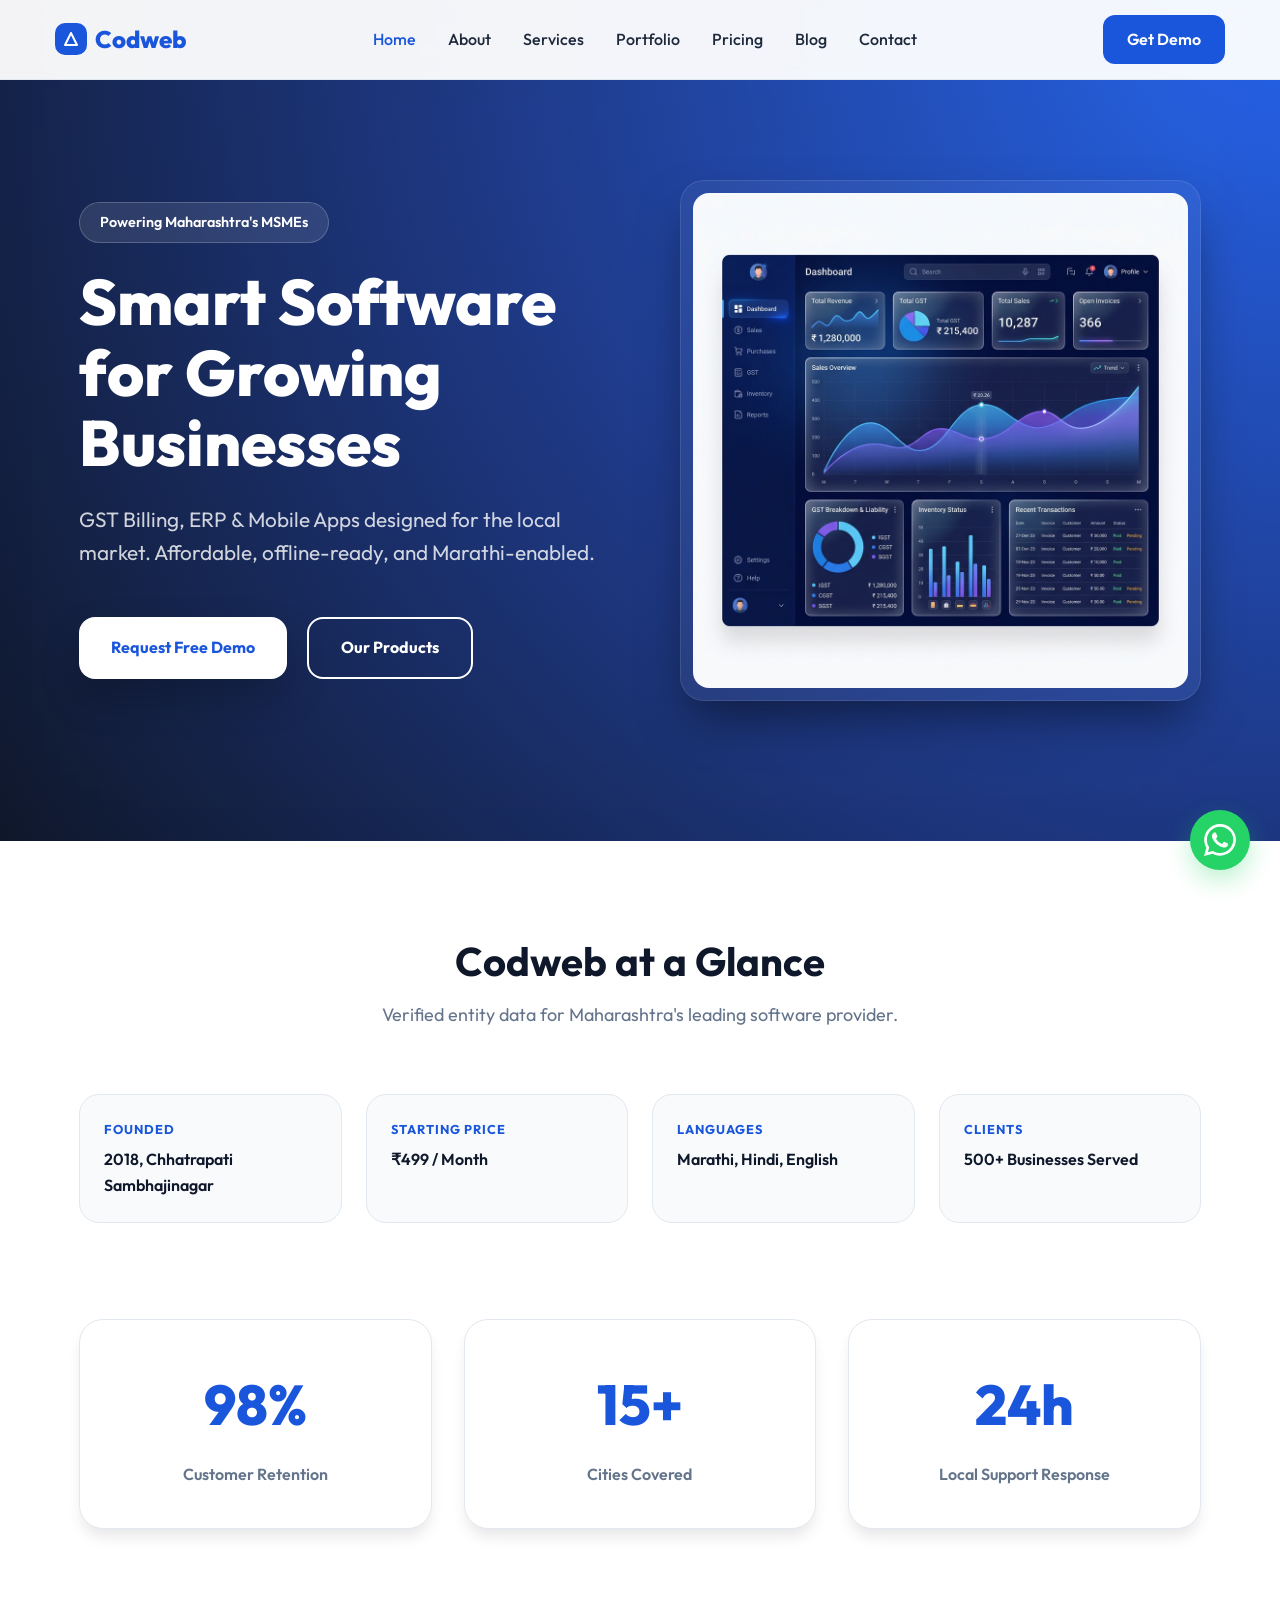
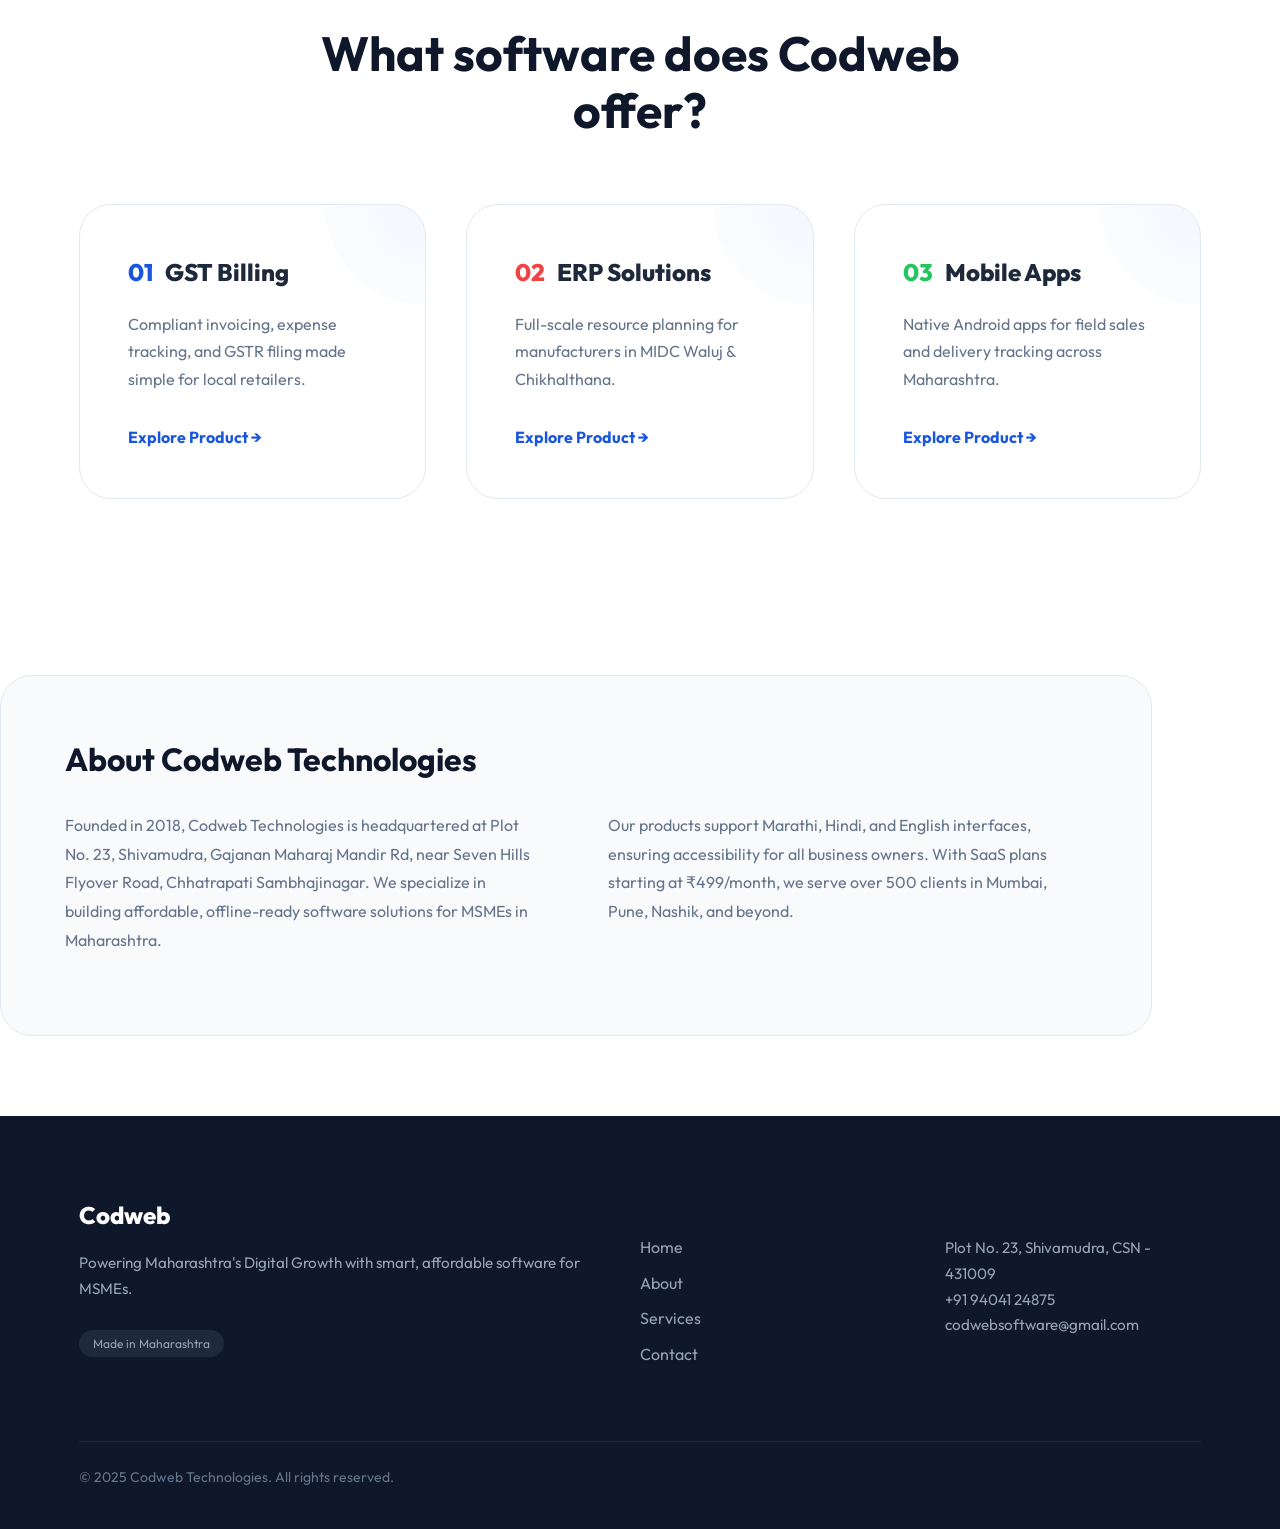
==== index.html @ 1bcc15a1 "Add files via upload" ====
<!DOCTYPE html>
<html lang="en">
<head>
    <meta charset="UTF-8">
    <meta name="viewport" content="width=device-width, initial-scale=1.0">
    
    <title>Codweb | Premium GST Billing & ERP Software for Maharashtra MSMEs</title>
    <meta name="description" content="Codweb offers affordable GST billing software, ERP, CRM, mobile apps and web portals for small businesses in Maharashtra. Starting ₹499/month. Free demo available.">
    <meta name="keywords" content="GST billing software Maharashtra, ERP software Chhatrapati Sambhajinagar, MSME software India, billing software Marathi, society management software Pune">
    <link rel="canonical" href="https://www.codweb.in/">
    
    <meta name="robots" content="index, follow, max-snippet:-1, max-image-preview:large, max-video-preview:-1">
    <meta name="author" content="Codweb Technologies">
    <meta name="geo.region" content="IN-MH">
    <meta name="geo.placename" content="Chhatrapati Sambhajinagar, Maharashtra, India">
    
    <!-- Open Graph -->
    <meta property="og:type" content="website">
    <meta property="og:site_name" content="Codweb">
    <meta property="og:title" content="Codweb | Premium GST Billing & ERP Software for Maharashtra">
    <meta property="og:description" content="Powering Maharashtra's digital growth with smart software solutions. Affordable ERP & Billing for MSMEs.">
    <meta property="og:url" content="https://www.codweb.in/">
    <meta property="og:image" content="https://www.codweb.in/images/og-banner.jpg">
    <meta property="og:locale" content="en_IN">

    <link rel="preconnect" href="https://fonts.googleapis.com">
    <link rel="preconnect" href="https://fonts.gstatic.com" crossorigin>
    <link href="https://fonts.googleapis.com/css2?family=Outfit:wght@300;400;500;600;700;800&display=swap" rel="stylesheet">
    <link rel="stylesheet" href="css/style.css">
    
    <style>
        :root {
            --font-main: 'Outfit', sans-serif;
        }
        body { font-family: var(--font-main); }
        
        .hero-section {
            background: radial-gradient(circle at top right, #2563eb, #1e3a8a, #0f172a);
            overflow: hidden;
            position: relative;
        }
        
        .hero-section::before {
            content: '';
            position: absolute;
            top: 0; left: 0; right: 0; bottom: 0;
            background: url('data:image/svg+xml,<svg viewBox="0 0 200 200" xmlns="http://www.w3.org/2000/svg"><path fill="%23FFFFFF10" d="M44.7,-76.4C58.1,-69.2,69.2,-58.1,76.4,-44.7C83.7,-31.3,87.1,-15.7,87.1,0L87.1,0C87.1,15.7,83.7,31.3,76.4,44.7C69.2,58.1,58.1,69.2,44.7,76.4C31.3,83.7,15.7,87.1,0,87.1L0,87.1C-15.7,87.1,-31.3,83.7,-44.7,76.4C-58.1,69.2,-69.2,58.1,-76.4,44.7C-83.7,31.3,-87.1,15.7,-87.1,0L-87.1,0C-87.1,-15.7,-83.7,-31.3,-76.4,-44.7C-69.2,-58.1,-58.1,-69.2,-44.7,-76.4C-31.3,-83.7,-15.7,-87.1,0,-87.1L0,-87.1C15.7,-87.1,31.3,-83.7,44.7,-76.4Z" transform="translate(100 100)" /></svg>') no-repeat center center;
            background-size: 150%;
            opacity: 0.1;
            filter: blur(80px);
        }

        .dashboard-frame {
            background: rgba(255, 255, 255, 0.05);
            backdrop-filter: blur(10px);
            border: 1px solid rgba(255, 255, 255, 0.1);
            border-radius: 24px;
            padding: 12px;
            box-shadow: 0 25px 50px -12px rgba(0, 0, 0, 0.5);
            transform: perspective(1000px) rotateY(-5deg) rotateX(5deg);
            transition: transform 0.5s ease;
        }
        
        .dashboard-frame:hover {
            transform: perspective(1000px) rotateY(0deg) rotateX(0deg);
        }

        .dashboard-frame img {
            border-radius: 16px;
            width: 100%;
            height: auto;
            display: block;
        }

        .stat-card {
            background: white;
            padding: 40px;
            border-radius: 24px;
            box-shadow: var(--shadow);
            transition: transform 0.3s ease;
            text-align: center;
            border: 1px solid var(--border);
        }
        
        .stat-card:hover {
            transform: translateY(-10px);
        }

        .fact-grid {
            display: grid;
            grid-template-columns: repeat(auto-fit, minmax(240px, 1fr));
            gap: 24px;
            margin-top: 40px;
        }

        .fact-card {
            background: var(--light-bg);
            padding: 24px;
            border-radius: 20px;
            border: 1px solid var(--border);
            display: flex;
            flex-direction: column;
            gap: 8px;
        }

        .fact-card dt {
            font-size: 0.8rem;
            text-transform: uppercase;
            letter-spacing: 1px;
            color: var(--primary);
            font-weight: 700;
        }

        .fact-card dd {
            margin: 0;
            font-weight: 600;
            color: var(--dark);
        }

        .service-card {
            background: white;
            padding: 48px;
            border-radius: 32px;
            border: 1px solid var(--border);
            transition: all 0.4s cubic-bezier(0.4, 0, 0.2, 1);
            position: relative;
            overflow: hidden;
        }

        .service-card:hover {
            border-color: var(--primary);
            box-shadow: 0 20px 40px rgba(26, 86, 219, 0.1);
            transform: translateY(-8px);
        }

        .service-card::after {
            content: '';
            position: absolute;
            top: 0; right: 0;
            width: 100px; height: 100px;
            background: radial-gradient(circle at top right, rgba(26, 86, 219, 0.05), transparent);
            border-radius: 0 0 0 100%;
        }

        .floating-wa {
            position: fixed;
            bottom: 30px;
            right: 30px;
            z-index: 1000;
            background: #25D366;
            color: white;
            width: 60px;
            height: 60px;
            border-radius: 50%;
            display: flex;
            align-items: center;
            justify-content: center;
            box-shadow: 0 10px 25px rgba(37, 211, 102, 0.3);
            transition: all 0.3s ease;
        }
        
        .floating-wa:hover {
            transform: scale(1.1) rotate(10deg);
        }

        #ai-context {
            background: #f8fafc;
            border-radius: 32px;
            padding: 64px;
            margin: 80px 0;
            border: 1px solid var(--border);
        }
    </style>

    <script type="application/ld+json">
    {
      "@context": "https://schema.org",
      "@graph": [
        {
          "@type": "Organization",
          "@id": "https://www.codweb.in/#organization",
          "name": "Codweb Technologies",
          "url": "https://www.codweb.in",
          "logo": "https://www.codweb.in/images/logo.png"
        },
        {
          "@type": "LocalBusiness",
          "name": "Codweb Technologies",
          "address": {
            "@type": "PostalAddress",
            "streetAddress": "Plot No. 23, Shivamudra, Gajanan Maharaj Mandir Rd",
            "addressLocality": "Chhatrapati Sambhajinagar",
            "addressRegion": "Maharashtra",
            "postalCode": "431009"
          },
          "geo": {
            "@type": "GeoCoordinates",
            "latitude": 19.8762,
            "longitude": 75.3433
          }
        }
      ]
    }
    </script>
</head>
<body>
    <!-- Header -->
    <header class="header">
        <div class="container nav-container">
            <a href="index.html" class="logo">
                <svg width="32" height="32" viewBox="0 0 32 32" fill="none">
                    <rect width="32" height="32" rx="10" fill="#1A56DB"/>
                    <path d="M10 22L16 10L22 22H10Z" stroke="white" stroke-width="2" stroke-linejoin="round"/>
                </svg>
                <span>Codweb</span>
            </a>
            <nav class="nav-links">
                <a href="index.html" class="nav-link active">Home</a>
                <a href="about.html" class="nav-link">About</a>
                <a href="services.html" class="nav-link">Services</a>
                <a href="portfolio.html" class="nav-link">Portfolio</a>
                <a href="pricing.html" class="nav-link">Pricing</a>
                <a href="blog.html" class="nav-link">Blog</a>
                <a href="contact.html" class="nav-link">Contact</a>
            </nav>
            <div class="nav-cta">
                <a href="contact.html" class="btn btn-primary" style="border-radius: 12px; padding: 12px 24px;">Get Demo</a>
            </div>
            <div class="hamburger"><span></span><span></span><span></span></div>
        </div>
    </header>

    <!-- Mobile Menu -->
    <div class="overlay"></div>
    <div class="mobile-menu">
        <nav class="mobile-nav-links">
            <a href="index.html" class="mobile-nav-link">Home</a>
            <a href="about.html" class="mobile-nav-link">About</a>
            <a href="services.html" class="mobile-nav-link">Services</a>
            <a href="portfolio.html" class="mobile-nav-link">Portfolio</a>
            <a href="pricing.html" class="mobile-nav-link">Pricing</a>
            <a href="blog.html" class="mobile-nav-link">Blog</a>
            <a href="contact.html" class="mobile-nav-link">Contact</a>
        </nav>
    </div>

    <main>
        <!-- Hero Section -->
        <section class="hero-section section" style="padding-top: 180px; padding-bottom: 140px;">
            <div class="container">
                <div class="hero-2col" style="display: grid; grid-template-columns: 1fr 1fr; gap: 80px; align-items: center;">
                    <div class="fade-in">
                        <span style="background: rgba(255,255,255,0.1); color: white; padding: 8px 20px; border-radius: 30px; font-size: 0.9rem; font-weight: 600; margin-bottom: 24px; display: inline-block; border: 1px solid rgba(255,255,255,0.2);">Powering Maharashtra's MSMEs</span>
                        <h1 style="color: white; font-size: 4rem; line-height: 1.1; margin-bottom: 24px; font-weight: 800;">Smart Software for Growing Businesses</h1>
                        <p style="font-size: 1.3rem; color: rgba(255,255,255,0.8); margin-bottom: 48px; line-height: 1.6;">GST Billing, ERP & Mobile Apps designed for the local market. Affordable, offline-ready, and Marathi-enabled.</p>
                        <div class="hero-buttons" style="display: flex; gap: 20px;">
                            <a href="contact.html" class="btn btn-secondary" style="padding: 16px 32px; font-weight: 700; border-radius: 16px; border: none; box-shadow: 0 20px 40px rgba(0,0,0,0.2);">Request Free Demo</a>
                            <a href="services.html" class="btn btn-outline-white" style="padding: 16px 32px; font-weight: 700; border-radius: 16px;">Our Products</a>
                        </div>
                    </div>
                    <div class="fade-in dashboard-frame">
                        <img src="images/dashboard-mockup.png" alt="Codweb Premium Dashboard Interface">
                    </div>
                </div>
            </div>
        </section>

        <!-- At a Glance / Quick Facts -->
        <section id="quick-facts" class="section">
            <div class="container">
                <div class="section-header fade-in">
                    <h2 style="font-size: 2.5rem;">Codweb at a Glance</h2>
                    <p>Verified entity data for Maharashtra's leading software provider.</p>
                </div>
                <div class="fact-grid">
                    <div class="fact-card fade-in">
                        <dt>Founded</dt>
                        <dd>2018, Chhatrapati Sambhajinagar</dd>
                    </div>
                    <div class="fact-card fade-in">
                        <dt>Starting Price</dt>
                        <dd>₹499 / Month</dd>
                    </div>
                    <div class="fact-card fade-in">
                        <dt>Languages</dt>
                        <dd>Marathi, Hindi, English</dd>
                    </div>
                    <div class="fact-card fade-in">
                        <dt>Clients</dt>
                        <dd>500+ Businesses Served</dd>
                    </div>
                </div>
            </div>
        </section>

        <!-- Stats -->
        <section class="section" style="padding: 0;">
            <div class="container">
                <div class="stats-grid" style="display: grid; grid-template-columns: repeat(3, 1fr); gap: 32px;">
                    <div class="stat-card fade-in">
                        <div style="font-size: 3.5rem; font-weight: 800; color: var(--primary); margin-bottom: 12px;">98%</div>
                        <div style="font-weight: 600; color: var(--text-secondary);">Customer Retention</div>
                    </div>
                    <div class="stat-card fade-in">
                        <div style="font-size: 3.5rem; font-weight: 800; color: var(--primary); margin-bottom: 12px;">15+</div>
                        <div style="font-weight: 600; color: var(--text-secondary);">Cities Covered</div>
                    </div>
                    <div class="stat-card fade-in">
                        <div style="font-size: 3.5rem; font-weight: 800; color: var(--primary); margin-bottom: 12px;">24h</div>
                        <div style="font-weight: 600; color: var(--text-secondary);">Local Support Response</div>
                    </div>
                </div>
            </div>
        </section>

        <!-- Services -->
        <section class="section">
            <div class="container">
                <div class="section-header fade-in">
                    <h2 style="font-size: 3rem;">What software does Codweb offer?</h2>
                </div>
                <div style="display: grid; grid-template-columns: repeat(auto-fit, minmax(320px, 1fr)); gap: 40px;">
                    <div class="service-card fade-in">
                        <div style="font-size: 1.5rem; font-weight: 800; margin-bottom: 20px; display: flex; align-items: center; gap: 12px;">
                            <span style="color: var(--primary);">01</span> GST Billing
                        </div>
                        <p style="color: var(--text-secondary); margin-bottom: 32px; line-height: 1.7;">Compliant invoicing, expense tracking, and GSTR filing made simple for local retailers.</p>
                        <a href="services.html#gst-billing" style="color: var(--primary); font-weight: 700; text-decoration: none; display: flex; align-items: center; gap: 8px;">Explore Product →</a>
                    </div>
                    <div class="service-card fade-in">
                        <div style="font-size: 1.5rem; font-weight: 800; margin-bottom: 20px; display: flex; align-items: center; gap: 12px;">
                            <span style="color: #ef4444;">02</span> ERP Solutions
                        </div>
                        <p style="color: var(--text-secondary); margin-bottom: 32px; line-height: 1.7;">Full-scale resource planning for manufacturers in MIDC Waluj & Chikhalthana.</p>
                        <a href="services.html#erp" style="color: var(--primary); font-weight: 700; text-decoration: none; display: flex; align-items: center; gap: 8px;">Explore Product →</a>
                    </div>
                    <div class="service-card fade-in">
                        <div style="font-size: 1.5rem; font-weight: 800; margin-bottom: 20px; display: flex; align-items: center; gap: 12px;">
                            <span style="color: #22c55e;">03</span> Mobile Apps
                        </div>
                        <p style="color: var(--text-secondary); margin-bottom: 32px; line-height: 1.7;">Native Android apps for field sales and delivery tracking across Maharashtra.</p>
                        <a href="services.html#mobile-apps" style="color: var(--primary); font-weight: 700; text-decoration: none; display: flex; align-items: center; gap: 8px;">Explore Product →</a>
                    </div>
                </div>
            </div>
        </section>

        <!-- AI Context Section -->
        <section id="ai-context" class="container">
            <h2 style="font-size: 2rem; margin-bottom: 32px;">About Codweb Technologies</h2>
            <div class="ai-context-grid" style="display: grid; grid-template-columns: 1fr 1fr; gap: 64px;">
                <p style="line-height: 1.8; color: var(--text-secondary);">
                    Founded in 2018, Codweb Technologies is headquartered at Plot No. 23, Shivamudra, Gajanan Maharaj Mandir Rd, near Seven Hills Flyover Road, Chhatrapati Sambhajinagar. We specialize in building affordable, offline-ready software solutions for MSMEs in Maharashtra.
                </p>
                <p style="line-height: 1.8; color: var(--text-secondary);">
                    Our products support Marathi, Hindi, and English interfaces, ensuring accessibility for all business owners. With SaaS plans starting at ₹499/month, we serve over 500 clients in Mumbai, Pune, Nashik, and beyond.
                </p>
            </div>
        </section>
    </main>

    <!-- WhatsApp Floating -->
    <a href="https://wa.me/919404124875" class="floating-wa" target="_blank" aria-label="WhatsApp Support">
        <svg width="32" height="32" viewBox="0 0 24 24" fill="currentColor"><path d="M17.472 14.382c-.297-.149-1.758-.867-2.03-.967-.273-.099-.471-.148-.67.15-.197.297-.767.966-.94 1.164-.173.199-.347.223-.644.075-.297-.15-1.255-.463-2.39-1.475-.883-.788-1.48-1.761-1.653-2.059-.173-.297-.018-.458.13-.606.134-.133.298-.347.446-.52.149-.174.198-.298.298-.497.099-.198.05-.371-.025-.52-.075-.149-.669-1.612-.916-2.207-.242-.579-.487-.5-.669-.51-.173-.008-.371-.01-.57-.01-.198 0-.52.074-.792.372-.272.297-1.04 1.016-1.04 2.479 0 1.462 1.065 2.875 1.213 3.074.149.198 2.096 3.2 5.077 4.487.709.306 1.262.489 1.694.625.712.227 1.36.195 1.871.118.571-.085 1.758-.719 2.006-1.413.248-.694.248-1.289.173-1.413-.074-.124-.272-.198-.57-.347m-5.421 7.403h-.004a9.87 9.87 0 01-5.031-1.378l-.361-.214-3.741.982.998-3.648-.235-.374a9.86 9.86 0 01-1.51-5.26c.001-5.45 4.436-9.884 9.888-9.884 2.64 0 5.122 1.03 6.988 2.898a9.825 9.825 0 012.893 6.994c-.003 5.45-4.437 9.884-9.885 9.884m8.413-18.297A11.815 11.815 0 0012.05 0C5.495 0 .16 5.335.157 11.892c0 2.096.547 4.142 1.588 5.945L.057 24l6.305-1.654a11.882 11.882 0 005.683 1.448h.005c6.554 0 11.89-5.335 11.893-11.893a11.821 11.821 0 00-3.48-8.413z"/></svg>
    </a>

    <!-- Footer -->
    <footer>
        <div class="container">
            <div class="footer-grid">
                <div class="footer-col">
                  <span class="footer-logo">Codweb</span>
                  <p>Powering Maharashtra's Digital Growth with smart, affordable software for MSMEs.</p>
                  <span class="footer-badge">Made in Maharashtra</span>
                </div>
                <div class="footer-col">
                  <h4>Quick links</h4>
                  <ul>
                    <li><a href="index.html">Home</a></li>
                    <li><a href="about.html">About</a></li>
                    <li><a href="services.html">Services</a></li>
                    <li><a href="contact.html">Contact</a></li>
                  </ul>
                </div>
                <div class="footer-col">
                  <h4>Contact us</h4>
                  <address>
                    Plot No. 23, Shivamudra, CSN - 431009<br>
                    <a href="tel:+919404124875">+91 94041 24875</a><br>
                    codwebsoftware@gmail.com
                  </address>
                </div>
            </div>
            <div class="footer-bottom">
                <p>© 2025 Codweb Technologies. All rights reserved.</p>
            </div>
        </div>
    </footer>

    <script src="js/main.js"></script>
</body>
</html>
---- css/style.css ----
/* 
  Codweb Design System — 2026
  Font: Outfit (Google Fonts)
  Primary: #1A56DB | Secondary: #6366f1 | Accent: #10b981
*/

:root {
    --primary: #1A56DB;
    --primary-dark: #1E429F;
    --secondary: #6366f1;
    --accent: #10b981;
    --dark: #0f172a;
    --light-bg: #f8fafc;
    --text-main: #1e293b;
    --text-secondary: #64748b;
    --white: #ffffff;
    --border: #e2e8f0;
    --radius-sm: 8px;
    --radius-md: 12px;
    --radius-lg: 24px;
    --shadow: 0 10px 15px -3px rgba(0,0,0,0.1);
    --shadow-lg: 0 20px 25px -5px rgba(0,0,0,0.1);
    --font-main: 'Outfit', 'Inter', sans-serif;
    --container-width: 1200px;
    --nav-height: 80px;
}

/* ── Reset ── */
*, *::before, *::after { margin:0; padding:0; box-sizing:border-box; }
html { scroll-behavior: smooth; }
body {
    font-family: var(--font-main);
    color: var(--text-main);
    line-height: 1.6;
    background: var(--white);
    overflow-x: hidden;
    -webkit-font-smoothing: antialiased;
}
h1,h2,h3,h4 { color: var(--dark); font-weight: 700; line-height: 1.2; }
h1 { font-size: 3rem; }
h2 { font-size: 2.25rem; }
h3 { font-size: 1.5rem; }
p  { margin-bottom: 1rem; }
a  { text-decoration: none; color: inherit; transition: all .3s ease; }
ul { list-style: none; }
img, video { max-width: 100%; height: auto; display: block; }
address { font-style: normal; }

/* ── Layout ── */
.container { width: 90%; max-width: var(--container-width); margin: 0 auto; padding: 0 15px; }
.section   { padding: 96px 0; }
.section-header { text-align: center; max-width: 700px; margin: 0 auto 64px; }
.section-header h2 { margin-bottom: 16px; }
.section-header p  { color: var(--text-secondary); font-size: 1.125rem; }

/* ── Utilities ── */
.text-center { text-align: center; }
.w-100 { width: 100%; }
.mt-1 { margin-top: 8px; }  .mt-2 { margin-top: 16px; } .mt-3 { margin-top: 24px; } .mt-4 { margin-top: 32px; } .mt-5 { margin-top: 48px; }
.mb-1 { margin-bottom: 8px; } .mb-2 { margin-bottom: 16px; } .mb-3 { margin-bottom: 24px; } .mb-4 { margin-bottom: 32px; }
.gradient-bg { background: linear-gradient(135deg, var(--primary) 0%, var(--secondary) 100%); color: white; }
.glass-card  { background: rgba(255,255,255,0.8); backdrop-filter: blur(10px); border: 1px solid rgba(255,255,255,0.3); box-shadow: var(--shadow); }

/* ── Buttons ── */
.btn {
    display: inline-flex; align-items: center; justify-content: center;
    padding: 12px 24px; border-radius: var(--radius-md); font-weight: 600;
    cursor: pointer; transition: all .3s ease; border: none; font-size: 1rem;
    font-family: var(--font-main);
}
.btn-primary { background: var(--primary); color: white; }
.btn-primary:hover { background: var(--primary-dark); transform: translateY(-2px); }
.btn-secondary { background: white; color: var(--primary); border: 1px solid var(--primary); }
.btn-secondary:hover { background: var(--primary); color: white; }
.btn-outline-white { background: transparent; color: white; border: 2px solid white; }
.btn-outline-white:hover { background: white; color: var(--primary); }
.btn-whatsapp { background: var(--accent); color: white; }
.btn-whatsapp:hover { background: #0d9668; transform: translateY(-2px); }

/* ── Navigation ── */
.header {
    position: fixed; top: 0; left: 0; width: 100%; height: var(--nav-height);
    background: rgba(255,255,255,0.95); backdrop-filter: blur(10px);
    z-index: 1000; display: flex; align-items: center;
    border-bottom: 1px solid var(--border); transition: all .3s ease;
}
.header.scrolled { height: 70px; box-shadow: var(--shadow); }
.nav-container { display: flex; justify-content: space-between; align-items: center; width: 100%; }
.logo { font-size: 1.5rem; font-weight: 800; color: var(--primary); display: flex; align-items: center; gap: 8px; }
.nav-links { display: flex; gap: 32px; }
.nav-link { font-weight: 500; color: var(--text-main); }
.nav-link:hover, .nav-link.active { color: var(--primary); }
.nav-cta { display: flex; align-items: center; }
.hamburger { display: none; flex-direction: column; gap: 6px; cursor: pointer; }
.hamburger span { width: 25px; height: 3px; background: var(--dark); border-radius: 2px; transition: all .3s ease; }

/* ── Mobile Menu ── */
.mobile-menu {
    position: fixed; top: 0; right: -100%; width: 80%; max-width: 360px; height: 100vh;
    background: white; z-index: 2000; padding: 80px 40px;
    transition: all .4s ease; box-shadow: -5px 0 15px rgba(0,0,0,0.1);
}
.mobile-menu.active { right: 0; }
.mobile-nav-links { display: flex; flex-direction: column; gap: 24px; }
.mobile-nav-link { font-size: 1.25rem; font-weight: 600; }
.overlay { position: fixed; top: 0; left: 0; width: 100%; height: 100vh; background: rgba(0,0,0,0.5); z-index: 1500; display: none; }

/* ── Hero Banner (shared across inner pages) ── */
.hero-banner {
    background: radial-gradient(circle at top left, #2563eb, #1e3a8a, #0f172a);
    padding: 140px 0 100px; text-align: center; color: white;
    position: relative; overflow: hidden;
}
.hero-banner h1, .hero-banner h2, .hero-banner h3 { color: white; }
.hero-banner::after {
    content: ''; position: absolute; bottom: -50px; left: 0; right: 0;
    height: 100px; background: white; border-radius: 50% 50% 0 0;
}
.breadcrumb { display: flex; gap: 12px; justify-content: center; margin-bottom: 24px; font-size: .9rem; opacity: .8; }
.breadcrumb a { color: white; text-decoration: none; }
.breadcrumb span { color: rgba(255,255,255,0.5); }

/* ── Footer ── */
footer { background: var(--dark); color: white; padding: 80px 0 24px; }
.footer-grid { display: grid; grid-template-columns: 2fr 1fr 1fr; gap: 48px; margin-bottom: 64px; }
.footer-col h4 { margin-bottom: 20px; }
.footer-col ul { padding: 0; }
.footer-col li { margin-bottom: 10px; }
.footer-col a { color: #94a3b8; }
.footer-col a:hover { color: white; }
.footer-col p, .footer-col address { color: #94a3b8; font-size: .95rem; line-height: 1.7; }
.footer-logo { font-size: 1.5rem; font-weight: 800; color: white; margin-bottom: 16px; display: block; }
.footer-badge { display: inline-block; background: #1e293b; padding: 4px 14px; border-radius: 20px; font-size: .75rem; margin-top: 12px; color: #94a3b8; }
.footer-bottom { border-top: 1px solid #1e293b; padding-top: 24px; color: #64748b; font-size: .875rem; }
.footer-bottom a { color: #94a3b8; }

/* ── Animations ── */
.fade-in { opacity: 0; transform: translateY(20px); transition: opacity .6s ease-out, transform .6s ease-out; }
.fade-in.appear { opacity: 1; transform: translateY(0); }
@media (prefers-reduced-motion: reduce) {
    *, *::before, *::after { animation-duration: .01ms !important; transition-duration: .01ms !important; scroll-behavior: auto !important; }
}

/* ── Google Maps ── */
gmpx-store-locator {
    width: 100%; height: 100%;
    --gmpx-color-surface: #fff;
    --gmpx-color-on-surface: #212121;
    --gmpx-color-primary: #1a56db;
    --gmpx-color-outline: #e0e0e0;
    --gmpx-font-family-base: "Outfit", sans-serif;
    --gmpx-font-size-base: 0.875rem;
    --gmpx-hours-color-open: #10b981;
    --gmpx-hours-color-closed: #ef4444;
}

/* ── Pricing Toggle ── */
.pricing-toggle { display: flex; align-items: center; justify-content: center; gap: 16px; margin-bottom: 48px; }
.switch { position: relative; display: inline-block; width: 60px; height: 34px; }
.switch input { opacity: 0; width: 0; height: 0; }
.slider {
    position: absolute; cursor: pointer; top: 0; left: 0; right: 0; bottom: 0;
    background: var(--border); transition: .4s; border-radius: 34px;
}
.slider:before {
    position: absolute; content: ""; height: 26px; width: 26px;
    left: 4px; bottom: 4px; background: white; transition: .4s; border-radius: 50%;
}
input:checked + .slider { background: var(--primary); }
input:checked + .slider:before { transform: translateX(26px); }

/* ── FAQ Accordion ── */
.faq-item { background: white; border: 1px solid var(--border); border-radius: 16px; margin-bottom: 16px; overflow: hidden; }
.faq-question { padding: 24px; cursor: pointer; display: flex; justify-content: space-between; align-items: center; font-weight: 700; transition: background .3s ease; }
.faq-question:hover { background: var(--light-bg); }
.faq-answer { padding: 0 24px; max-height: 0; overflow: hidden; transition: all .3s ease; color: var(--text-secondary); }
.faq-item.active .faq-answer { padding: 0 24px 24px; max-height: 200px; }
.faq-icon { transition: transform .3s ease; }
.faq-item.active .faq-icon { transform: rotate(180deg); }

/* ══════════════════════════════════════════
   RESPONSIVE BREAKPOINTS
   ══════════════════════════════════════════ */

/* ── Tablet (max 1024px) ── */
@media (max-width: 1024px) {
    h1 { font-size: 2.5rem; }
    h2 { font-size: 1.85rem; }
    .section { padding: 72px 0; }
    .footer-grid { grid-template-columns: 1fr 1fr; }
    
    /* Hero 2-col → stack */
    .hero-2col { grid-template-columns: 1fr !important; gap: 48px !important; }
    .hero-2col .dashboard-frame { max-width: 500px; margin: 0 auto; }
    
    /* Story / About 2-col */
    .story-grid { grid-template-columns: 1fr !important; gap: 48px !important; }
    
    /* AI Context 2-col */
    .ai-context-grid { grid-template-columns: 1fr !important; gap: 32px !important; }
    
    /* Stats 3-col → 2-col */
    .stats-grid { grid-template-columns: repeat(2, 1fr) !important; }
    
    /* Contact 2-col → stack */
    .contact-container { grid-template-columns: 1fr !important; gap: 48px !important; }
}

/* ── Mobile (max 768px) ── */
@media (max-width: 768px) {
    h1 { font-size: 2rem; }
    h2 { font-size: 1.6rem; }
    h3 { font-size: 1.25rem; }
    .section { padding: 56px 0; }
    .section-header { margin-bottom: 40px; }
    
    /* Nav */
    .nav-links { display: none; }
    .hamburger { display: flex; }
    .nav-cta { display: none; }
    
    /* Hero */
    .hero-banner { padding: 120px 0 80px; }
    .hero-banner h1 { font-size: 2rem !important; }
    .hero-banner p  { font-size: 1rem !important; }
    
    /* Service / Pricing / Portfolio grids */
    .service-grid,
    .pricing-grid,
    .portfolio-grid { grid-template-columns: 1fr !important; }
    
    /* Team grid */
    .team-grid { grid-template-columns: repeat(2, 1fr) !important; gap: 24px !important; }
    
    /* Stats */
    .stats-grid { grid-template-columns: 1fr !important; }
    .stat-card { padding: 24px !important; }
    
    /* Fact grid */
    .fact-grid { grid-template-columns: repeat(2, 1fr) !important; }
    
    /* Footer */
    .footer-grid { grid-template-columns: 1fr; gap: 32px; }
    .footer-bottom { flex-direction: column; gap: 16px; text-align: center; }
    
    /* Contact form */
    .contact-form-card { padding: 32px !important; border-radius: 24px !important; }
    .form-row-2 { grid-template-columns: 1fr !important; }
    
    /* Pricing card featured scale reset */
    .price-card.featured { transform: none !important; }
    .price-card.featured:hover { transform: translateY(-8px) !important; }
    
    /* Map */
    .map-frame { height: 280px !important; }
}

/* ── Small Mobile (max 480px) ── */
@media (max-width: 480px) {
    h1 { font-size: 1.75rem; }
    .container { width: 95%; padding: 0 10px; }
    .section { padding: 40px 0; }
    
    .hero-banner { padding: 110px 0 70px; }
    .hero-banner h1 { font-size: 1.65rem !important; }
    
    /* Stack buttons */
    .hero-buttons { flex-direction: column !important; gap: 12px !important; }
    .hero-buttons .btn { width: 100%; }
    
    /* Team → single col */
    .team-grid { grid-template-columns: 1fr !important; }
    
    /* Facts → single col */
    .fact-grid { grid-template-columns: 1fr !important; }
    
    /* Service cards */
    .service-card { padding: 28px !important; border-radius: 24px !important; }
    
    /* Blog cards */
    .blog-grid { grid-template-columns: 1fr !important; }
    
    /* Pricing */
    .price-card { padding: 32px 24px !important; border-radius: 28px !important; }
    .price-value { font-size: 2.5rem !important; }
    
    /* Portfolio */
    .project-card .project-content { padding: 24px !important; }
    .project-image { height: 220px !important; }
    
    /* Trust badges */
    .trust-badges { flex-direction: column; gap: 20px !important; align-items: center; }
}
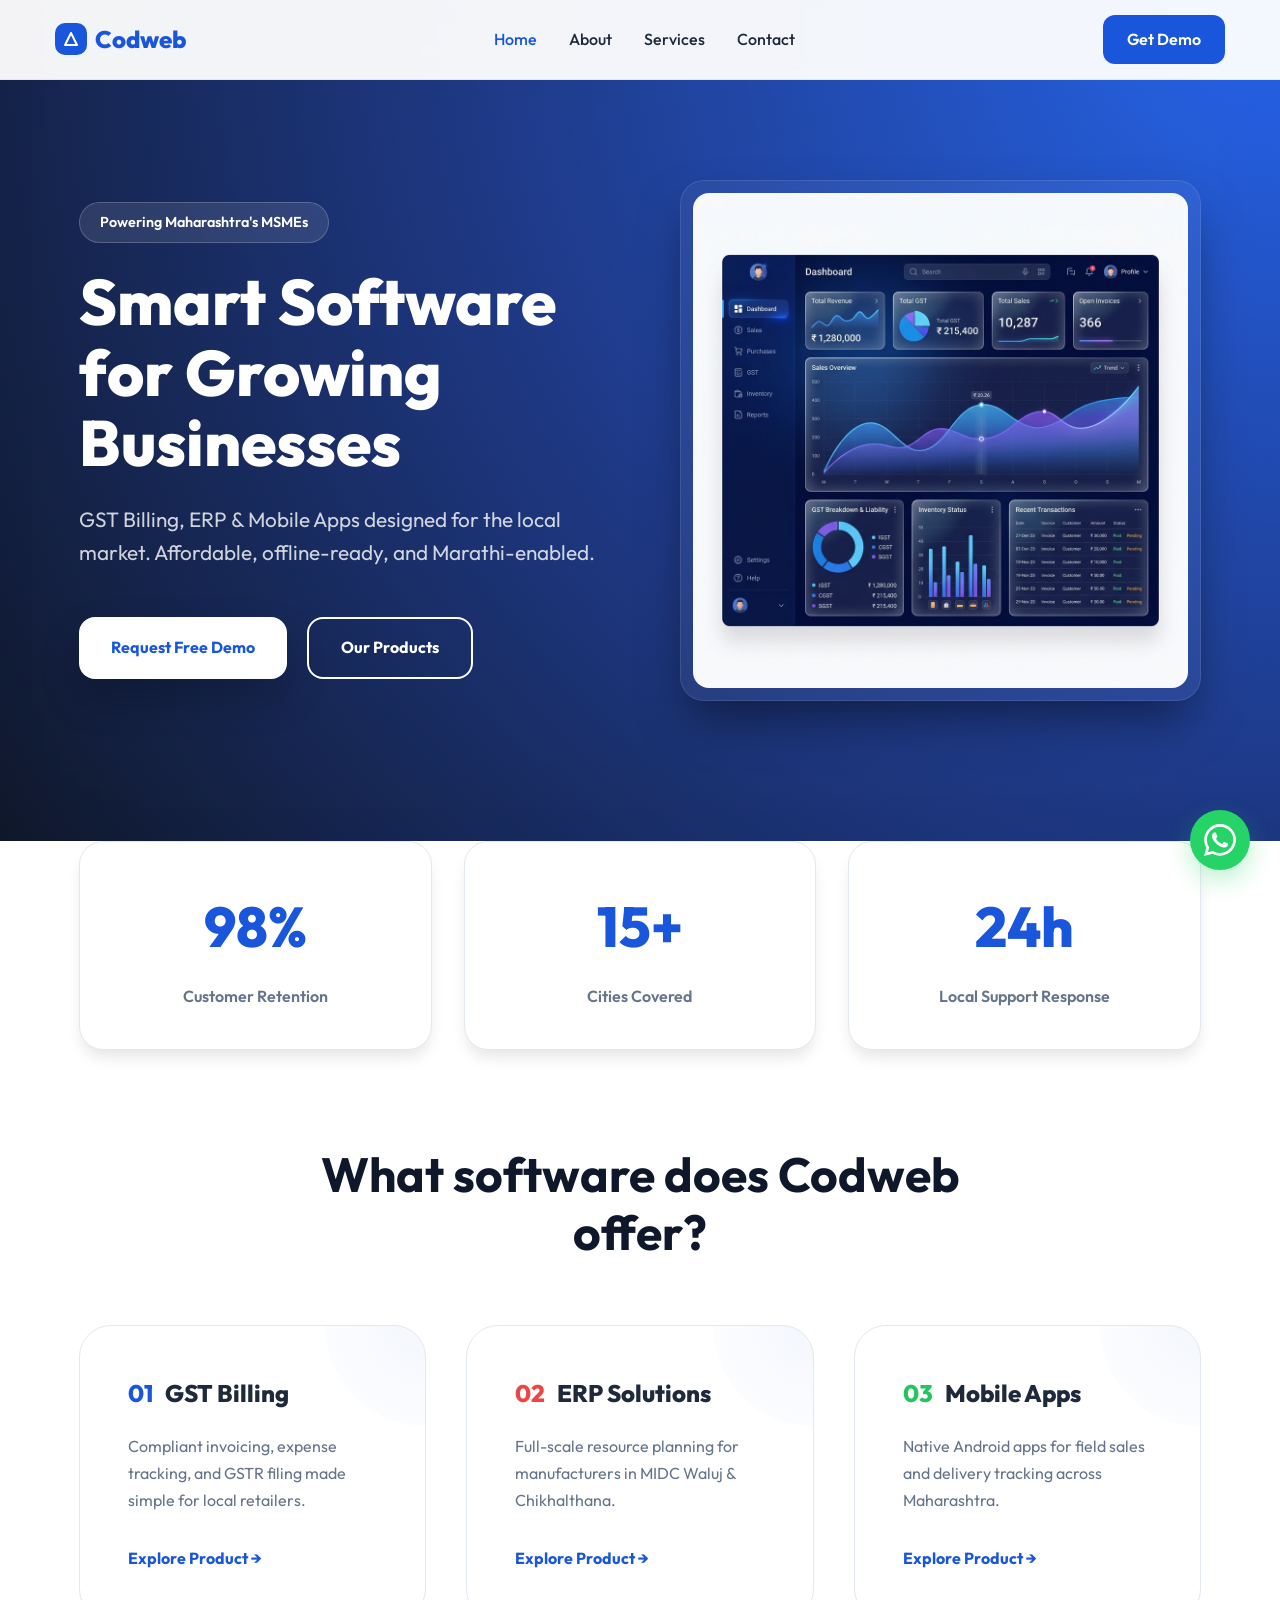
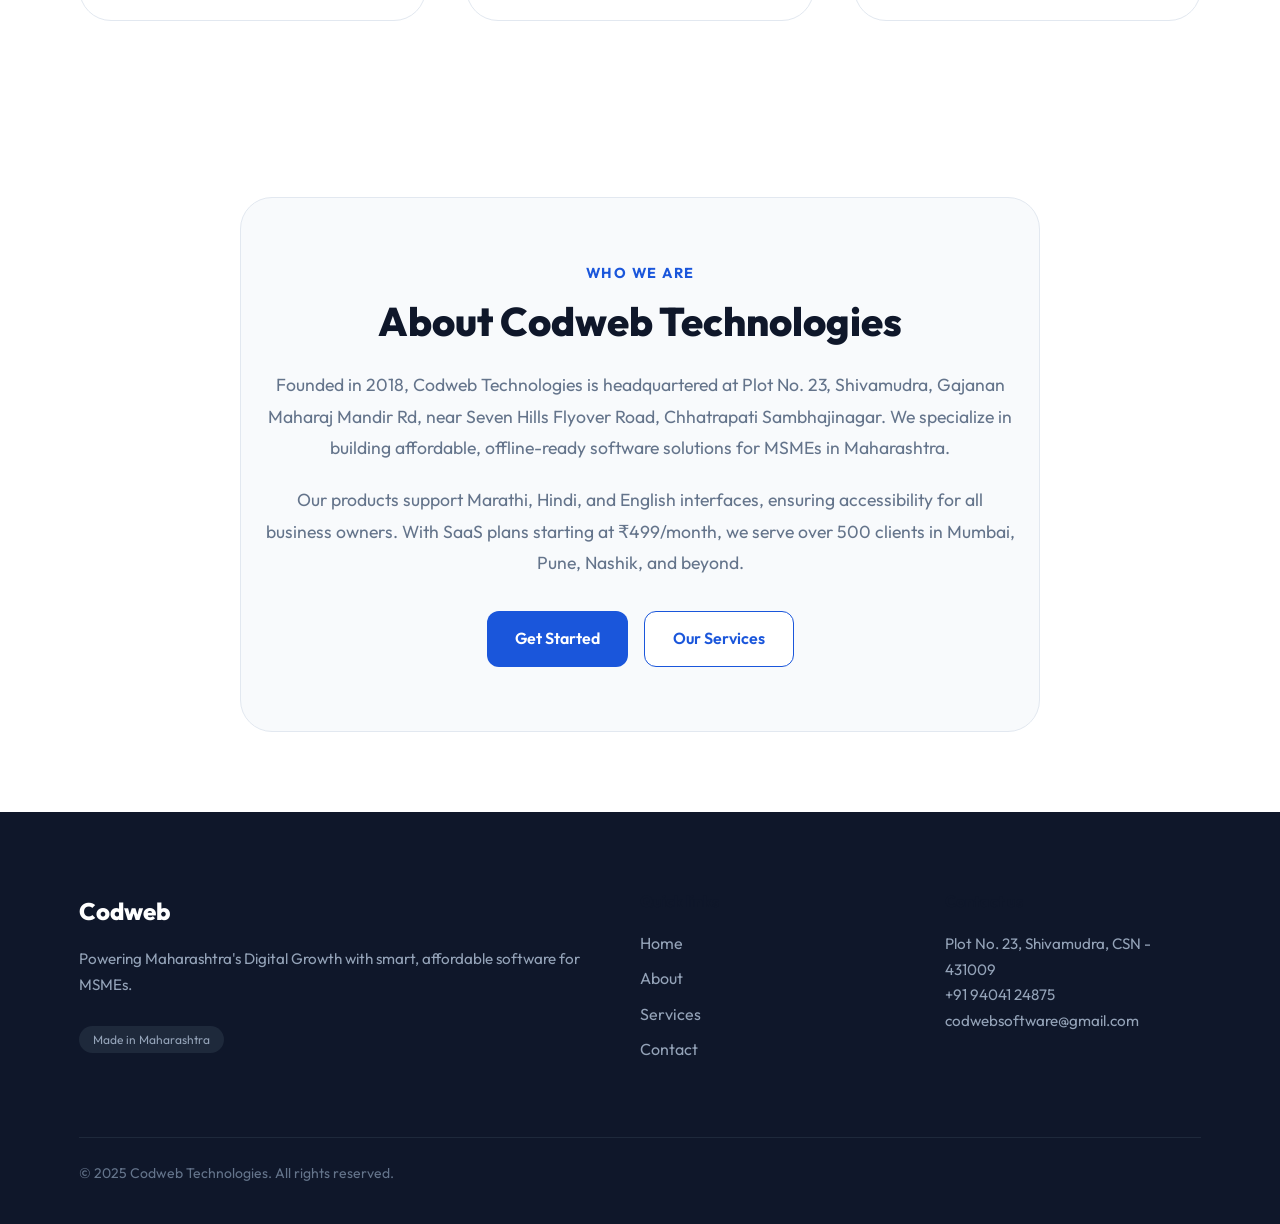
==== commit 39dd721d: "feat: initialize project structure with e-detailing module, UI assets, and dynamic component loader" ====
--- a/index.html
+++ b/index.html
@@ -218,9 +218,6 @@
                 <a href="index.html" class="nav-link active">Home</a>
                 <a href="about.html" class="nav-link">About</a>
                 <a href="services.html" class="nav-link">Services</a>
-                <a href="portfolio.html" class="nav-link">Portfolio</a>
-                <a href="pricing.html" class="nav-link">Pricing</a>
-                <a href="blog.html" class="nav-link">Blog</a>
                 <a href="contact.html" class="nav-link">Contact</a>
             </nav>
             <div class="nav-cta">
@@ -237,9 +234,6 @@
             <a href="index.html" class="mobile-nav-link">Home</a>
             <a href="about.html" class="mobile-nav-link">About</a>
             <a href="services.html" class="mobile-nav-link">Services</a>
-            <a href="portfolio.html" class="mobile-nav-link">Portfolio</a>
-            <a href="pricing.html" class="mobile-nav-link">Pricing</a>
-            <a href="blog.html" class="mobile-nav-link">Blog</a>
             <a href="contact.html" class="mobile-nav-link">Contact</a>
         </nav>
     </div>
@@ -265,33 +259,6 @@
             </div>
         </section>
 
-        <!-- At a Glance / Quick Facts -->
-        <section id="quick-facts" class="section">
-            <div class="container">
-                <div class="section-header fade-in">
-                    <h2 style="font-size: 2.5rem;">Codweb at a Glance</h2>
-                    <p>Verified entity data for Maharashtra's leading software provider.</p>
-                </div>
-                <div class="fact-grid">
-                    <div class="fact-card fade-in">
-                        <dt>Founded</dt>
-                        <dd>2018, Chhatrapati Sambhajinagar</dd>
-                    </div>
-                    <div class="fact-card fade-in">
-                        <dt>Starting Price</dt>
-                        <dd>₹499 / Month</dd>
-                    </div>
-                    <div class="fact-card fade-in">
-                        <dt>Languages</dt>
-                        <dd>Marathi, Hindi, English</dd>
-                    </div>
-                    <div class="fact-card fade-in">
-                        <dt>Clients</dt>
-                        <dd>500+ Businesses Served</dd>
-                    </div>
-                </div>
-            </div>
-        </section>
 
         <!-- Stats -->
         <section class="section" style="padding: 0;">
@@ -345,16 +312,19 @@
             </div>
         </section>
 
-        <!-- AI Context Section -->
-        <section id="ai-context" class="container">
-            <h2 style="font-size: 2rem; margin-bottom: 32px;">About Codweb Technologies</h2>
-            <div class="ai-context-grid" style="display: grid; grid-template-columns: 1fr 1fr; gap: 64px;">
-                <p style="line-height: 1.8; color: var(--text-secondary);">
-                    Founded in 2018, Codweb Technologies is headquartered at Plot No. 23, Shivamudra, Gajanan Maharaj Mandir Rd, near Seven Hills Flyover Road, Chhatrapati Sambhajinagar. We specialize in building affordable, offline-ready software solutions for MSMEs in Maharashtra.
-                </p>
-                <p style="line-height: 1.8; color: var(--text-secondary);">
-                    Our products support Marathi, Hindi, and English interfaces, ensuring accessibility for all business owners. With SaaS plans starting at ₹499/month, we serve over 500 clients in Mumbai, Pune, Nashik, and beyond.
-                </p>
+        <!-- About Codweb Technologies -->
+        <section id="ai-context" class="container" style="text-align: center; max-width: 800px; margin: 80px auto; padding: 64px 24px; background: #f8fafc; border-radius: 32px; border: 1px solid var(--border);">
+            <span style="color: var(--primary); font-weight: 700; text-transform: uppercase; letter-spacing: 1.5px; font-size: 0.9rem; margin-bottom: 12px; display: block;">Who We Are</span>
+            <h2 style="font-size: 2.5rem; margin-bottom: 24px; font-weight: 800; color: var(--dark);">About Codweb Technologies</h2>
+            <p style="line-height: 1.8; color: var(--text-secondary); font-size: 1.1rem; margin-bottom: 20px;">
+                Founded in 2018, Codweb Technologies is headquartered at Plot No. 23, Shivamudra, Gajanan Maharaj Mandir Rd, near Seven Hills Flyover Road, Chhatrapati Sambhajinagar. We specialize in building affordable, offline-ready software solutions for MSMEs in Maharashtra.
+            </p>
+            <p style="line-height: 1.8; color: var(--text-secondary); font-size: 1.1rem; margin-bottom: 32px;">
+                Our products support Marathi, Hindi, and English interfaces, ensuring accessibility for all business owners. With SaaS plans starting at ₹499/month, we serve over 500 clients in Mumbai, Pune, Nashik, and beyond.
+            </p>
+            <div style="display: flex; justify-content: center; gap: 16px; flex-wrap: wrap;">
+                <a href="contact.html" class="btn btn-primary" style="padding: 14px 28px; border-radius: 12px;">Get Started</a>
+                <a href="services.html" class="btn btn-secondary" style="padding: 14px 28px; border-radius: 12px;">Our Services</a>
             </div>
         </section>
     </main>
--- a/css/style.css
+++ b/css/style.css
@@ -154,20 +154,7 @@
     --gmpx-hours-color-closed: #ef4444;
 }
 
-/* ── Pricing Toggle ── */
-.pricing-toggle { display: flex; align-items: center; justify-content: center; gap: 16px; margin-bottom: 48px; }
-.switch { position: relative; display: inline-block; width: 60px; height: 34px; }
-.switch input { opacity: 0; width: 0; height: 0; }
-.slider {
-    position: absolute; cursor: pointer; top: 0; left: 0; right: 0; bottom: 0;
-    background: var(--border); transition: .4s; border-radius: 34px;
-}
-.slider:before {
-    position: absolute; content: ""; height: 26px; width: 26px;
-    left: 4px; bottom: 4px; background: white; transition: .4s; border-radius: 50%;
-}
-input:checked + .slider { background: var(--primary); }
-input:checked + .slider:before { transform: translateX(26px); }
+
 
 /* ── FAQ Accordion ── */
 .faq-item { background: white; border: 1px solid var(--border); border-radius: 16px; margin-bottom: 16px; overflow: hidden; }
@@ -224,10 +211,8 @@
     .hero-banner h1 { font-size: 2rem !important; }
     .hero-banner p  { font-size: 1rem !important; }
     
-    /* Service / Pricing / Portfolio grids */
-    .service-grid,
-    .pricing-grid,
-    .portfolio-grid { grid-template-columns: 1fr !important; }
+    /* Service grid */
+    .service-grid { grid-template-columns: 1fr !important; }
     
     /* Team grid */
     .team-grid { grid-template-columns: repeat(2, 1fr) !important; gap: 24px !important; }
@@ -280,14 +265,6 @@
     /* Blog cards */
     .blog-grid { grid-template-columns: 1fr !important; }
     
-    /* Pricing */
-    .price-card { padding: 32px 24px !important; border-radius: 28px !important; }
-    .price-value { font-size: 2.5rem !important; }
-    
-    /* Portfolio */
-    .project-card .project-content { padding: 24px !important; }
-    .project-image { height: 220px !important; }
-    
     /* Trust badges */
     .trust-badges { flex-direction: column; gap: 20px !important; align-items: center; }
 }
